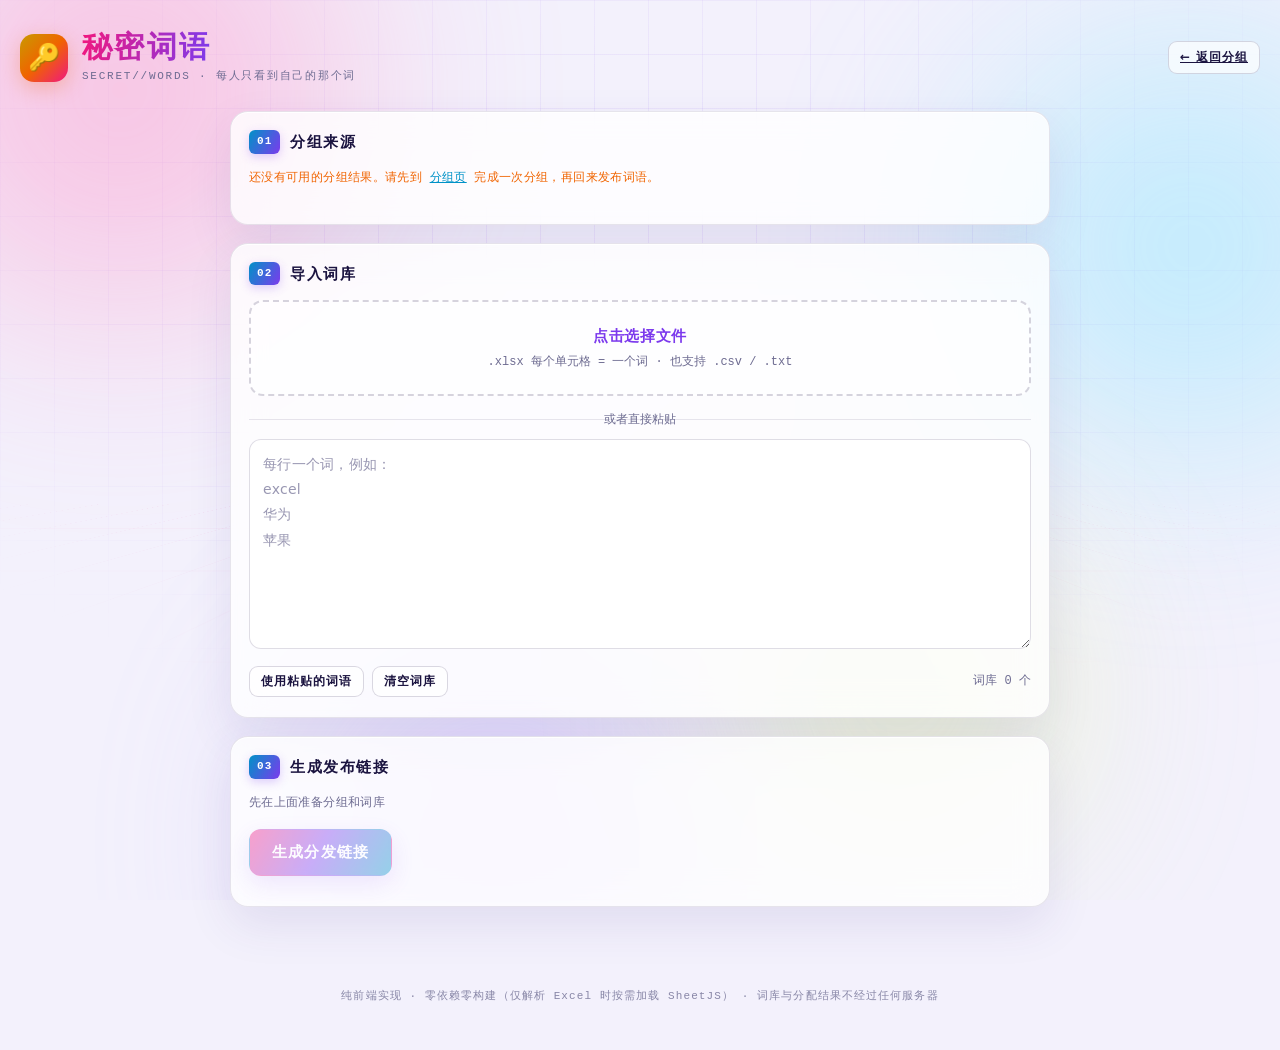
==== words.html @ af76b08c "feat: 新增秘密词语功能（按组分配词库 + 链接分发 + 姓名取词）" ====
<!DOCTYPE html>
<html lang="zh-CN">
<head>
<meta charset="UTF-8" />
<meta name="viewport" content="width=device-width, initial-scale=1.0, viewport-fit=cover" />
<title>秘密词语 · 每人只看到自己的词</title>
<meta name="description" content="在线秘密词语分配：导入词库，按组分配词语，发布一个链接，每个人打开链接输入姓名即可领取属于自己的那个词。" />
<meta name="theme-color" content="#f3f1fc" />
<meta name="robots" content="noindex" />
<link rel="icon" href="data:image/svg+xml,<svg xmlns='http://www.w3.org/2000/svg' viewBox='0 0 100 100'><text y='.9em' font-size='90'>🔑</text></svg>" />
<link rel="stylesheet" href="styles.css?v=7" />
</head>
<body>
<div class="bg-grid" aria-hidden="true"></div>
<div class="bg-orbs" aria-hidden="true">
  <span class="orb orb-1"></span>
  <span class="orb orb-2"></span>
  <span class="orb orb-3"></span>
  <span class="orb orb-4"></span>
</div>

<header class="site-header">
  <div class="brand">
    <span class="brand-logo brand-logo-key" aria-hidden="true">🔑</span>
    <div class="brand-text">
      <h1>秘密词语</h1>
      <p class="tagline">SECRET//WORDS · 每人只看到自己的那个词</p>
    </div>
  </div>
  <a class="btn btn-ghost btn-sm" href="index.html" id="backLink">← 返回分组</a>
</header>

<main class="layout words-layout">

  <!-- ========== 组织者视图 ========== -->
  <div class="words-view" id="organizerView">
    <div class="words-col">

      <section class="card" aria-labelledby="t-src">
        <h2 class="card-title" id="t-src"><span class="step">01</span>分组来源</h2>
        <div id="groupSource"></div>
      </section>

      <section class="card" aria-labelledby="t-words">
        <h2 class="card-title" id="t-words"><span class="step">02</span>导入词库</h2>

        <div class="file-drop" id="fileDrop">
          <input type="file" id="wordFile" accept=".xlsx,.xls,.csv,.txt" class="visually-hidden" />
          <span class="file-drop-main">点击选择文件</span>
          <span class="file-drop-sub">.xlsx 每个单元格 = 一个词 · 也支持 .csv / .txt</span>
        </div>

        <div class="or-line"><span>或者直接粘贴</span></div>

        <textarea id="wordText" rows="6" spellcheck="false" autocomplete="off"
          placeholder="每行一个词，例如：&#10;excel&#10;华为&#10;苹果"></textarea>

        <div class="input-actions">
          <button type="button" class="btn btn-ghost btn-sm" id="loadTextBtn">使用粘贴的词语</button>
          <button type="button" class="btn btn-ghost btn-sm" id="clearWordsBtn">清空词库</button>
          <span class="count-hint" id="wordCount">词库 0 个</span>
        </div>
      </section>

      <section class="card" aria-labelledby="t-pub">
        <h2 class="card-title" id="t-pub"><span class="step">03</span>生成发布链接</h2>
        <p class="setup-hint" id="publishHint">先在上面准备分组和词库</p>
        <button type="button" class="btn btn-primary btn-lg" id="publishBtn" disabled>生成分发链接</button>

        <div class="link-box" id="linkBox" hidden>
          <input type="text" id="publishLink" readonly aria-label="发布链接" />
          <button type="button" class="btn btn-ghost btn-sm" id="copyLinkBtn">复制</button>
        </div>
        <p class="sizes-total" id="linkSize"></p>

        <div class="assign-preview" id="assignPreview" hidden></div>
      </section>

    </div>
  </div>

  <!-- ========== 参与者视图 ========== -->
  <div class="words-view participant-view" id="participantView" hidden>
    <section class="card card-participant">
      <h2 class="card-title"><span class="step key-step" aria-hidden="true">🔑</span>领取你的词语</h2>
      <p class="p-intro">输入你的姓名，查看这个链接专属分配给你的那一个词。</p>

      <label class="field" for="pName">
        <span class="field-label">你的姓名</span>
        <span class="field-ctrl p-name-ctrl">
          <input type="text" id="pName" placeholder="名单里的姓名" autocomplete="off" spellcheck="false" />
        </span>
      </label>

      <button type="button" class="btn btn-primary btn-lg" id="pSubmit">查看我的词</button>
      <p class="setup-hint" id="pHint"></p>

      <div class="word-card" id="pResult" hidden>
        <div class="word-label">你的词语</div>
        <div class="word-text" id="pWord"></div>
        <div class="word-group" id="pGroup"></div>
        <p class="word-tip">记住它 —— 别让别人看到你的屏幕</p>
        <button type="button" class="btn btn-ghost btn-sm" id="pBackBtn">换个人查询</button>
      </div>
    </section>
  </div>

</main>

<footer class="site-footer">
  <p>纯前端实现 · 零依赖零构建（仅解析 Excel 时按需加载 SheetJS） · 词库与分配结果不经过任何服务器</p>
</footer>

<div class="toast" id="toast" role="status" aria-live="polite"></div>

<script src="words.js?v=7"></script>
</body>
</html>
---- styles.css ----
/* ============================================================
   分组 · GROUP//SPLIT
   多巴胺配色 × 赛博朋克 · 亮色版
   ============================================================ */

:root {
  --bg:        #f3f1fc;
  --bg-soft:   #eae7f8;
  --panel:     rgba(255, 255, 255, 0.80);
  --panel-2:   rgba(255, 255, 255, 0.94);
  --line:      rgba(30, 18, 70, 0.10);
  --txt:       #1b1440;
  --muted:     #6d6b91;

  /* 多巴胺霓虹色板（亮底可读版） */
  --pink:   #f0187f;
  --cyan:   #0092c7;
  --lime:   #7ea800;
  --orange: #f06400;
  --violet: #7c3aed;
  --yellow: #c99a00;
  --mint:   #00a870;
  --azure:  #2563eb;
  --fuchsia:#c026d3;

  /* 文字用的深色变体 */
  --lime-ink:  #4d7f00;
  --yellow-ink:#a57600;

  --radius: 18px;
  --mono: "SFMono-Regular", "JetBrains Mono", Consolas, "Liberation Mono", Menlo, monospace;
  --sans: "PingFang SC", "Hiragino Sans GB", "Microsoft YaHei", "Noto Sans SC", system-ui, -apple-system, "Segoe UI", sans-serif;
}

* { box-sizing: border-box; }

/* hidden 属性必须压过组件自身的 display */
[hidden] { display: none !important; }

/* 视觉隐藏但仍可被键盘/自动化访问（用于 file input） */
.visually-hidden {
  position: absolute;
  width: 1px;
  height: 1px;
  padding: 0;
  margin: -1px;
  overflow: hidden;
  clip: rect(0 0 0 0);
  white-space: nowrap;
  border: 0;
}

html, body { height: 100%; }

body {
  margin: 0;
  background: var(--bg);
  color: var(--txt);
  font-family: var(--sans);
  font-size: 15px;
  line-height: 1.6;
  overflow-x: hidden;
  -webkit-font-smoothing: antialiased;
}

/* ---------- 背景层 ---------- */
.bg-grid {
  position: fixed;
  inset: 0;
  z-index: 0;
  pointer-events: none;
  background-image:
    linear-gradient(rgba(124, 58, 237, 0.08) 1px, transparent 1px),
    linear-gradient(90deg, rgba(124, 58, 237, 0.08) 1px, transparent 1px);
  background-size: 54px 54px;
  -webkit-mask-image: radial-gradient(ellipse 90% 70% at 50% 28%, #000 20%, transparent 78%);
          mask-image: radial-gradient(ellipse 90% 70% at 50% 28%, #000 20%, transparent 78%);
  animation: gridPan 30s linear infinite;
}

.bg-grid::after {
  content: "";
  position: absolute;
  left: -25%;
  right: -25%;
  bottom: -18vh;
  height: 62vh;
  background-image:
    linear-gradient(rgba(240, 24, 127, 0.16) 1px, transparent 1px),
    linear-gradient(90deg, rgba(240, 24, 127, 0.16) 1px, transparent 1px);
  background-size: 70px 70px;
  transform: perspective(320px) rotateX(74deg);
  transform-origin: top center;
  -webkit-mask-image: linear-gradient(to bottom, #000, transparent 78%);
          mask-image: linear-gradient(to bottom, #000, transparent 78%);
}

.bg-orbs { position: fixed; inset: 0; z-index: 0; pointer-events: none; overflow: hidden; }
.orb {
  position: absolute;
  border-radius: 50%;
  filter: blur(110px);
  opacity: 0.42;
}
.orb-1 { width: 460px; height: 460px; background: #ff8ac4; top: -140px; left: -110px; animation: drift1 22s ease-in-out infinite; }
.orb-2 { width: 420px; height: 420px; background: #7fe4ff; top: 4%;    right: -120px; animation: drift2 26s ease-in-out infinite; }
.orb-3 { width: 380px; height: 380px; background: #c3b1ff; bottom: -130px; left: 24%; animation: drift3 30s ease-in-out infinite; }
.orb-4 { width: 300px; height: 300px; background: #d9f58a; bottom: 6%;   right: 18%;  animation: drift1 34s ease-in-out infinite reverse; }

@keyframes gridPan   { from { background-position: 0 0, 0 0; } to { background-position: 54px 54px, 54px 54px; } }
@keyframes drift1 { 0%,100% { transform: translate(0,0) scale(1); } 50% { transform: translate(70px, 50px) scale(1.12); } }
@keyframes drift2 { 0%,100% { transform: translate(0,0) scale(1.1); } 50% { transform: translate(-80px, 60px) scale(.92); } }
@keyframes drift3 { 0%,100% { transform: translate(0,0); } 50% { transform: translate(60px, -70px); } }

/* ---------- 页头 ---------- */
.site-header {
  position: relative;
  z-index: 2;
  display: flex;
  align-items: center;
  justify-content: space-between;
  gap: 16px;
  flex-wrap: wrap;
  max-width: 1320px;
  margin: 0 auto;
  padding: 30px 20px 8px;
}

.brand { display: flex; align-items: center; gap: 14px; }

.brand-logo {
  display: grid;
  place-items: center;
  width: 48px;
  height: 48px;
  font-size: 26px;
  border-radius: 14px;
  background: linear-gradient(135deg, var(--pink), var(--violet) 50%, var(--cyan));
  color: #fff;
  box-shadow: 0 6px 20px rgba(240, 24, 127, 0.28);
}

.brand-text h1 {
  margin: 0;
  font-size: 30px;
  font-weight: 800;
  letter-spacing: .08em;
  line-height: 1.15;
  background: linear-gradient(96deg, var(--pink) 0%, var(--violet) 48%, var(--cyan) 100%);
  -webkit-background-clip: text;
          background-clip: text;
  color: transparent;
}

.tagline {
  margin: 3px 0 0;
  font-family: var(--mono);
  font-size: 11px;
  letter-spacing: .16em;
  color: var(--muted);
  text-transform: uppercase;
}

.badge-local {
  font-family: var(--mono);
  font-size: 11px;
  letter-spacing: .1em;
  padding: 7px 13px;
  border-radius: 999px;
  color: var(--lime-ink);
  border: 1px solid rgba(126, 168, 0, .35);
  background: rgba(126, 168, 0, .10);
}

.header-tools { display: flex; align-items: center; gap: 10px; flex-wrap: wrap; }

/* ---------- 布局 ---------- */
.layout {
  position: relative;
  z-index: 2;
  display: grid;
  grid-template-columns: minmax(320px, 400px) 1fr;
  gap: 18px;
  max-width: 1320px;
  margin: 0 auto;
  padding: 18px 20px 70px;
  align-items: start;
}

.col { display: flex; flex-direction: column; gap: 18px; min-width: 0; }

@media (min-width: 901px) {
  .col-left { position: sticky; top: 18px; }
}

@media (max-width: 900px) {
  .layout { grid-template-columns: 1fr; padding: 14px 14px 60px; }
}

/* ---------- 卡片 ---------- */
.card {
  position: relative;
  padding: 18px 18px 20px;
  border: 1px solid var(--line);
  border-radius: var(--radius);
  background: var(--panel);
  backdrop-filter: blur(16px);
  -webkit-backdrop-filter: blur(16px);
  box-shadow: 0 18px 46px rgba(70, 50, 140, .10), inset 0 1px 0 rgba(255, 255, 255, .9);
  background-image:
    linear-gradient(var(--cyan), var(--cyan)) left  top    / 16px 1px no-repeat,
    linear-gradient(var(--cyan), var(--cyan)) left  top    / 1px 16px no-repeat,
    linear-gradient(var(--pink), var(--pink)) right top    / 16px 1px no-repeat,
    linear-gradient(var(--pink), var(--pink)) right top    / 1px 16px no-repeat,
    linear-gradient(var(--pink), var(--pink)) left  bottom / 16px 1px no-repeat,
    linear-gradient(var(--pink), var(--pink)) left  bottom / 1px 16px no-repeat,
    linear-gradient(var(--cyan), var(--cyan)) right bottom / 16px 1px no-repeat,
    linear-gradient(var(--cyan), var(--cyan)) right bottom / 1px 16px no-repeat;
}

.card-title {
  display: flex;
  align-items: center;
  gap: 10px;
  margin: 0 0 14px;
  font-size: 15px;
  font-weight: 700;
  letter-spacing: .1em;
}

.step {
  font-family: var(--mono);
  font-size: 11px;
  letter-spacing: .1em;
  padding: 3px 8px;
  border-radius: 6px;
  color: #fff;
  background: linear-gradient(120deg, var(--cyan), var(--violet));
  box-shadow: 0 3px 10px rgba(124, 58, 237, .25);
}

.title-tools { margin-left: auto; display: flex; gap: 8px; }

/* ---------- 输入 ---------- */
textarea, input[type="number"], input[type="text"] {
  width: 100%;
  font-family: var(--sans);
  font-size: 14px;
  color: var(--txt);
  background: #fff;
  border: 1px solid rgba(30, 18, 70, .14);
  border-radius: 12px;
  padding: 12px 13px;
  outline: none;
  transition: border-color .18s, box-shadow .18s;
  resize: vertical;
}

textarea { min-height: 210px; line-height: 1.8; letter-spacing: .02em; }
textarea::placeholder, input::placeholder { color: rgba(109, 107, 145, .7); }

textarea:focus, input[type="number"]:focus, input[type="text"]:focus {
  border-color: var(--cyan);
  box-shadow: 0 0 0 3px rgba(0, 146, 199, .13), 0 0 18px rgba(0, 146, 199, .14);
}

.input-actions {
  display: flex;
  align-items: center;
  gap: 8px;
  flex-wrap: wrap;
  margin-top: 10px;
}

.count-hint {
  margin-left: auto;
  font-family: var(--mono);
  font-size: 12px;
  color: var(--muted);
}
.count-hint b { color: var(--lime-ink); font-weight: 700; }
.count-hint .warn { color: var(--orange); }

/* ---------- 按钮 ---------- */
.btn {
  font-family: var(--sans);
  font-size: 13px;
  font-weight: 700;
  letter-spacing: .08em;
  padding: 10px 16px;
  border-radius: 12px;
  border: 1px solid transparent;
  cursor: pointer;
  transition: transform .16s, box-shadow .2s, border-color .2s, background .2s, opacity .2s;
}
.btn:active { transform: translateY(1px) scale(.99); }
.btn:disabled { opacity: .4; cursor: not-allowed; transform: none; }
.btn-sm { font-size: 12px; padding: 6px 11px; border-radius: 9px; }

.btn-primary {
  color: #fff;
  background: linear-gradient(120deg, var(--pink), var(--violet) 48%, var(--cyan));
  box-shadow: 0 8px 24px rgba(124, 58, 237, .28);
}
.btn-primary:hover:not(:disabled) {
  transform: translateY(-2px);
  box-shadow: 0 12px 34px rgba(240, 24, 127, .32);
}

.btn-ghost {
  color: var(--txt);
  background: rgba(255, 255, 255, .7);
  border-color: rgba(30, 18, 70, .16);
}
.btn-ghost:hover:not(:disabled) {
  border-color: var(--cyan);
  color: var(--cyan);
  background: rgba(0, 146, 199, .08);
  box-shadow: 0 4px 16px rgba(0, 146, 199, .18);
}

.btn-lg { padding: 13px 22px; font-size: 15px; }

/* ---------- 每组人数 ---------- */
.field {
  display: flex;
  align-items: center;
  justify-content: space-between;
  gap: 12px;
  padding: 12px 14px;
  border-radius: 14px;
  border: 1px solid rgba(30, 18, 70, .10);
  background: linear-gradient(120deg, rgba(240, 24, 127, .08), rgba(0, 146, 199, .07));
}

.field-label { font-weight: 700; letter-spacing: .06em; }

.field-ctrl { display: flex; align-items: center; gap: 8px; }

.field-ctrl input[type="number"] {
  width: 84px;
  text-align: center;
  font-family: var(--mono);
  font-size: 20px;
  font-weight: 700;
  color: var(--violet);
  padding: 6px 4px;
}

.step-btn {
  width: 34px;
  height: 34px;
  font-size: 18px;
  font-weight: 700;
  line-height: 1;
  color: var(--txt);
  background: #fff;
  border: 1px solid rgba(30, 18, 70, .16);
  border-radius: 10px;
  cursor: pointer;
  transition: .18s;
}
.step-btn:hover { color: #fff; background: var(--cyan); border-color: var(--cyan); box-shadow: 0 4px 14px rgba(0, 146, 199, .3); }

.setup-hint {
  margin: 12px 0 14px;
  font-family: var(--mono);
  font-size: 12px;
  color: var(--muted);
  letter-spacing: .03em;
  line-height: 1.8;
}
.setup-hint b { color: var(--lime-ink); }
.setup-hint .hl { color: var(--yellow-ink); }

.setup-actions { display: flex; gap: 10px; }
.setup-actions .btn-primary { flex: 1; }

.kbd-hint { margin: 10px 0 0; font-size: 12px; color: var(--muted); }
kbd {
  font-family: var(--mono);
  font-size: 11px;
  padding: 2px 6px;
  border-radius: 5px;
  border: 1px solid rgba(30, 18, 70, .18);
  background: rgba(30, 18, 70, .05);
}

/* ---------- 模式切换 ---------- */
.mode-switch {
  display: grid;
  grid-template-columns: 1fr 1fr;
  gap: 4px;
  padding: 4px;
  margin-bottom: 14px;
  border-radius: 14px;
  background: rgba(30, 18, 70, .06);
  border: 1px solid rgba(30, 18, 70, .08);
}

.mode-btn {
  border: none;
  background: transparent;
  color: var(--muted);
  font-family: var(--sans);
  font-size: 13px;
  font-weight: 700;
  letter-spacing: .04em;
  padding: 9px 8px;
  border-radius: 10px;
  cursor: pointer;
  transition: .18s;
}
.mode-btn:hover { color: var(--txt); }
.mode-btn.is-active {
  color: #fff;
  background: linear-gradient(120deg, var(--pink), var(--violet));
  box-shadow: 0 4px 14px rgba(124, 58, 237, .28);
}

.mode-panel { animation: fadeIn .25s ease; }
@keyframes fadeIn { from { opacity: 0; transform: translateY(-5px); } to { opacity: 1; transform: none; } }

/* ---------- 自定义每组人数 ---------- */
.sizes-box {
  margin-top: 12px;
  padding: 12px 13px;
  border-radius: 14px;
  border: 1px solid rgba(30, 18, 70, .10);
  background: linear-gradient(120deg, rgba(240, 24, 127, .07), rgba(0, 146, 199, .06));
}

.sizes-head {
  display: flex;
  align-items: center;
  justify-content: space-between;
  gap: 10px;
  margin-bottom: 10px;
}

.sizes-title { font-weight: 700; letter-spacing: .06em; font-size: 14px; }

.sizes-list {
  display: flex;
  flex-direction: column;
  gap: 7px;
  max-height: 208px;
  overflow-y: auto;
  padding-right: 2px;
}

.size-row { display: flex; align-items: center; gap: 9px; }

.size-dot { width: 8px; height: 8px; border-radius: 50%; flex: none; }

.size-row-label {
  flex: 1;
  min-width: 0;
  font-family: var(--mono);
  font-size: 12px;
  color: var(--muted);
}

.size-row input[type="number"] {
  width: 72px;
  text-align: center;
  font-family: var(--mono);
  font-size: 15px;
  font-weight: 700;
  color: var(--violet);
  padding: 5px 4px;
}

.sizes-total {
  margin: 10px 0 0;
  font-family: var(--mono);
  font-size: 12px;
  color: var(--muted);
}
.sizes-total.ok { color: var(--lime-ink); }
.sizes-total.warn { color: var(--orange); }

/* ---------- 分组结果 ---------- */
.result-flag {
  display: inline-block;
  margin: 0 0 12px;
  font-family: var(--mono);
  font-size: 11px;
  letter-spacing: .1em;
  padding: 4px 10px;
  border-radius: 999px;
  color: var(--orange);
  border: 1px solid rgba(240, 100, 0, .38);
  background: rgba(240, 100, 0, .10);
}

.groups {
  display: grid;
  grid-template-columns: repeat(auto-fill, minmax(232px, 1fr));
  gap: 13px;
}

.group {
  --c: var(--pink);
  position: relative;
  padding: 13px 13px 15px;
  border-radius: 16px;
  border: 1px solid color-mix(in srgb, var(--c) 42%, transparent);
  background: linear-gradient(180deg, color-mix(in srgb, var(--c) 11%, #fff), rgba(255, 255, 255, .96) 58%);
  box-shadow: 0 8px 22px color-mix(in srgb, var(--c) 13%, transparent);
  transition: box-shadow .2s, transform .2s, border-color .2s;
  animation: cardIn .42s cubic-bezier(.2, .9, .3, 1.2) backwards;
}

.group:hover {
  transform: translateY(-3px);
  box-shadow: 0 14px 32px color-mix(in srgb, var(--c) 24%, transparent);
}

@keyframes cardIn { from { opacity: 0; transform: translateY(14px) scale(.97); } to { opacity: 1; transform: none; } }

.group.drop-active {
  border-color: var(--lime);
  box-shadow: 0 0 0 3px rgba(126, 168, 0, .22), 0 12px 28px rgba(126, 168, 0, .22);
}

.group-head {
  display: flex;
  align-items: center;
  gap: 8px;
  padding-bottom: 10px;
  margin-bottom: 11px;
  border-bottom: 1px dashed color-mix(in srgb, var(--c) 38%, transparent);
}

.group-dot {
  width: 9px;
  height: 9px;
  border-radius: 50%;
  background: var(--c);
  flex: none;
}

.group-name {
  flex: 1;
  min-width: 0;
  padding: 3px 6px !important;
  font-size: 13px !important;
  font-weight: 700;
  letter-spacing: .04em;
  background: transparent !important;
  border-color: transparent !important;
  border-radius: 7px !important;
  color: var(--c) !important;
  box-shadow: none !important;
}
.group-name:hover { border-color: color-mix(in srgb, var(--c) 40%, transparent) !important; }

.group-count {
  font-family: var(--mono);
  font-size: 11px;
  color: var(--muted);
  white-space: nowrap;
}

.group-ops { display: flex; gap: 5px; margin-top: 11px; }

.icon-btn {
  width: 26px;
  height: 26px;
  display: grid;
  place-items: center;
  font-size: 13px;
  line-height: 1;
  color: var(--muted);
  background: rgba(255, 255, 255, .8);
  border: 1px solid rgba(30, 18, 70, .14);
  border-radius: 8px;
  cursor: pointer;
  transition: .16s;
}
.icon-btn:hover { color: #fff; background: var(--c); border-color: var(--c); }

.chips { display: flex; flex-wrap: wrap; gap: 7px; min-height: 34px; }

.chip {
  display: inline-flex;
  align-items: center;
  gap: 5px;
  padding: 5px 9px 5px 11px;
  font-size: 13px;
  border-radius: 999px;
  color: var(--txt);
  background: #fff;
  border: 1px solid color-mix(in srgb, var(--c) 48%, transparent);
  box-shadow: 0 2px 8px color-mix(in srgb, var(--c) 12%, transparent);
  cursor: grab;
  transition: transform .15s, box-shadow .2s, border-color .2s;
  user-select: none;
}
.chip:hover { transform: translateY(-2px); box-shadow: 0 5px 14px color-mix(in srgb, var(--c) 22%, transparent); }
.chip.dragging { opacity: .35; cursor: grabbing; }

.chip-act {
  width: 18px;
  height: 18px;
  display: grid;
  place-items: center;
  font-size: 11px;
  line-height: 1;
  color: var(--muted);
  background: transparent;
  border: none;
  border-radius: 50%;
  cursor: pointer;
  transition: .14s;
}
.chip-act:hover { color: #fff; background: var(--c); }
.chip-act.move:hover { background: var(--cyan); }

.group-empty { font-size: 12px; color: rgba(109, 107, 145, .75); padding: 4px 2px; }

/* 未分组池 */
.group.pool {
  --c: var(--yellow);
  border-style: dashed;
  background: linear-gradient(180deg, rgba(201, 154, 0, .10), rgba(255, 255, 255, .96));
}

/* ---------- 空状态 ---------- */
.result-empty, .history-empty {
  margin: 6px 0 0;
  font-family: var(--mono);
  font-size: 12px;
  color: rgba(109, 107, 145, .8);
}

/* ---------- 历史 ---------- */
.history { list-style: none; margin: 0; padding: 0; display: flex; flex-direction: column; gap: 9px; }

.history-item {
  display: flex;
  align-items: center;
  gap: 12px;
  padding: 10px 12px;
  border-radius: 12px;
  border: 1px solid rgba(30, 18, 70, .10);
  background: rgba(255, 255, 255, .75);
  transition: border-color .18s, background .18s;
}
.history-item:hover { border-color: rgba(0, 146, 199, .45); background: rgba(0, 146, 199, .06); }

.history-meta { min-width: 0; flex: 1; }
.history-time { font-family: var(--mono); font-size: 12px; color: var(--cyan); letter-spacing: .04em; }
.history-desc { font-size: 12px; color: var(--muted); margin-top: 2px; }
.history-desc b { color: var(--lime-ink); font-weight: 700; }

/* ---------- 移动弹层 ---------- */
.move-pop {
  position: fixed;
  z-index: 30;
  min-width: 150px;
  padding: 6px;
  border-radius: 12px;
  border: 1px solid rgba(0, 146, 199, .4);
  background: rgba(255, 255, 255, .98);
  box-shadow: 0 18px 44px rgba(70, 50, 140, .18), 0 4px 16px rgba(0, 146, 199, .14);
  backdrop-filter: blur(10px);
}
.move-pop-title {
  font-family: var(--mono);
  font-size: 10px;
  letter-spacing: .12em;
  color: var(--muted);
  padding: 5px 9px 6px;
  text-transform: uppercase;
}
.move-opt {
  display: flex;
  align-items: center;
  gap: 8px;
  width: 100%;
  padding: 7px 9px;
  font-size: 13px;
  text-align: left;
  color: var(--txt);
  background: transparent;
  border: none;
  border-radius: 8px;
  cursor: pointer;
  transition: .14s;
}
.move-opt:hover { background: rgba(0, 146, 199, .12); }
.move-opt .dot { width: 8px; height: 8px; border-radius: 50%; flex: none; }

/* ---------- Toast ---------- */
.toast {
  position: fixed;
  left: 50%;
  bottom: 28px;
  transform: translate(-50%, 24px);
  z-index: 40;
  padding: 11px 20px;
  font-size: 13px;
  font-weight: 600;
  letter-spacing: .05em;
  border-radius: 999px;
  color: #fff;
  background: linear-gradient(120deg, var(--pink), var(--violet));
  box-shadow: 0 10px 30px rgba(124, 58, 237, .32);
  opacity: 0;
  pointer-events: none;
  transition: opacity .25s, transform .25s;
}
.toast.show { opacity: 1; transform: translate(-50%, 0); }

/* ---------- 页脚 ---------- */
.site-footer {
  position: relative;
  z-index: 2;
  text-align: center;
  padding: 0 20px 34px;
  font-family: var(--mono);
  font-size: 11px;
  letter-spacing: .1em;
  color: rgba(109, 107, 145, .8);
}

/* ============================================================
   秘密词语页
   ============================================================ */
.words-layout {
  grid-template-columns: minmax(0, 1fr);
  max-width: 860px;
}

.words-col { display: flex; flex-direction: column; gap: 18px; }

.words-view { display: block; }

.brand-logo-key {
  background: linear-gradient(135deg, var(--yellow), var(--orange) 50%, var(--pink));
  box-shadow: 0 6px 20px rgba(240, 100, 0, .28);
}

.key-step {
  background: linear-gradient(120deg, var(--yellow), var(--orange));
  color: #fff;
  box-shadow: 0 3px 10px rgba(240, 100, 0, .3);
}

.warn-text { color: var(--orange); }
.setup-hint a { color: var(--cyan); }

/* 分组来源 */
.src-line {
  margin: 0 0 10px;
  font-family: var(--mono);
  font-size: 12.5px;
  color: var(--muted);
}
.src-line b { color: var(--lime-ink); }

.src-groups { list-style: none; margin: 0; padding: 0; display: flex; flex-direction: column; gap: 6px; }
.src-groups li {
  display: flex;
  align-items: center;
  gap: 9px;
  padding: 7px 11px;
  border-radius: 10px;
  background: rgba(255, 255, 255, .7);
  border: 1px solid rgba(30, 18, 70, .08);
}
.src-dot { width: 9px; height: 9px; border-radius: 50%; flex: none; }
.src-name { flex: 1; font-size: 13.5px; font-weight: 600; }
.src-count { font-family: var(--mono); font-size: 12px; color: var(--muted); }

/* 文件导入 */
.file-drop {
  display: flex;
  flex-direction: column;
  align-items: center;
  gap: 5px;
  padding: 22px 16px;
  border-radius: 14px;
  border: 2px dashed rgba(30, 18, 70, .18);
  background: rgba(255, 255, 255, .6);
  cursor: pointer;
  text-align: center;
  transition: border-color .2s, background .2s, transform .2s;
}
.file-drop:hover {
  border-color: var(--violet);
  background: rgba(124, 58, 237, .06);
  transform: translateY(-2px);
}
.file-drop-main { font-weight: 700; color: var(--violet); letter-spacing: .04em; }
.file-drop-sub { font-size: 12px; color: var(--muted); font-family: var(--mono); }

.or-line {
  position: relative;
  text-align: center;
  margin: 14px 0 10px;
  color: var(--muted);
  font-size: 12px;
}
.or-line::before {
  content: "";
  position: absolute;
  left: 0;
  right: 0;
  top: 50%;
  height: 1px;
  background: rgba(30, 18, 70, .10);
}
.or-line span { position: relative; background: transparent; padding: 0 10px; }

/* 链接框 */
.link-box {
  display: flex;
  align-items: center;
  gap: 8px;
  margin-top: 12px;
}
.link-box input {
  font-family: var(--mono);
  font-size: 12px;
  color: var(--cyan);
  background: #fff;
}

/* 分配预览 */
.assign-preview { margin-top: 16px; }
.preview-title { margin: 0 0 10px; font-size: 13px; letter-spacing: .08em; color: var(--muted); font-weight: 700; }
.preview-grid { display: grid; grid-template-columns: repeat(auto-fill, minmax(200px, 1fr)); gap: 10px; }
.preview-group {
  --c: var(--pink);
  padding: 11px 12px;
  border-radius: 13px;
  border: 1px solid color-mix(in srgb, var(--c) 35%, transparent);
  background: linear-gradient(180deg, color-mix(in srgb, var(--c) 9%, #fff), rgba(255, 255, 255, .9));
}
.preview-head {
  display: flex;
  align-items: center;
  gap: 8px;
  font-weight: 700;
  font-size: 13px;
  color: var(--c);
  padding-bottom: 7px;
  margin-bottom: 7px;
  border-bottom: 1px dashed color-mix(in srgb, var(--c) 30%, transparent);
}
.preview-list { list-style: none; margin: 0; padding: 0; display: flex; flex-direction: column; gap: 5px; }
.preview-list li { display: flex; align-items: center; gap: 7px; font-size: 12.5px; }
.pv-name { color: var(--muted); }
.pv-arrow { color: rgba(109, 107, 145, .6); }
.pv-word { font-weight: 700; color: var(--c); }

/* 参与者视图 */
.participant-view { display: grid; place-items: center; }
.card-participant { width: min(520px, 100%); }
.p-intro { margin: 0 0 14px; font-size: 13.5px; color: var(--muted); }
.p-name-ctrl { flex: 1; }
.p-name-ctrl input[type="text"] { width: 100%; font-size: 15px; }

.word-card {
  margin-top: 16px;
  padding: 26px 20px 22px;
  border-radius: 18px;
  text-align: center;
  border: 1px solid rgba(240, 24, 127, .28);
  background:
    linear-gradient(160deg, rgba(240, 24, 127, .12), rgba(0, 146, 199, .10)),
    rgba(255, 255, 255, .9);
  box-shadow: 0 14px 40px rgba(124, 58, 237, .16);
  animation: popIn .38s cubic-bezier(.2, .9, .3, 1.25);
}
@keyframes popIn { from { opacity: 0; transform: scale(.94) translateY(10px); } to { opacity: 1; transform: none; } }

.word-label {
  font-family: var(--mono);
  font-size: 11px;
  letter-spacing: .2em;
  color: var(--muted);
  text-transform: uppercase;
}

.word-text {
  margin: 10px 0 8px;
  font-size: 40px;
  font-weight: 800;
  letter-spacing: .06em;
  line-height: 1.2;
  background: linear-gradient(96deg, var(--pink), var(--violet) 50%, var(--cyan));
  -webkit-background-clip: text;
          background-clip: text;
  color: transparent;
  word-break: break-all;
}

.word-group {
  font-family: var(--mono);
  font-size: 12.5px;
  color: var(--muted);
}

.word-tip {
  margin: 14px 0 12px;
  font-size: 12.5px;
  color: var(--orange);
  font-weight: 600;
}

/* ---------- 响应式 ---------- */
@media (max-width: 560px) {
  .site-header { padding: 20px 14px 4px; }
  .brand-text h1 { font-size: 24px; }
  .tagline { font-size: 10px; }
  .card { padding: 15px 14px 17px; }
  .groups { grid-template-columns: 1fr; }
  .setup-actions { flex-direction: column; }
  .title-tools { gap: 6px; }
}

@media (prefers-reduced-motion: reduce) {
  *, *::before, *::after {
    animation-duration: .001ms !important;
    animation-iteration-count: 1 !important;
    transition-duration: .001ms !important;
  }
}
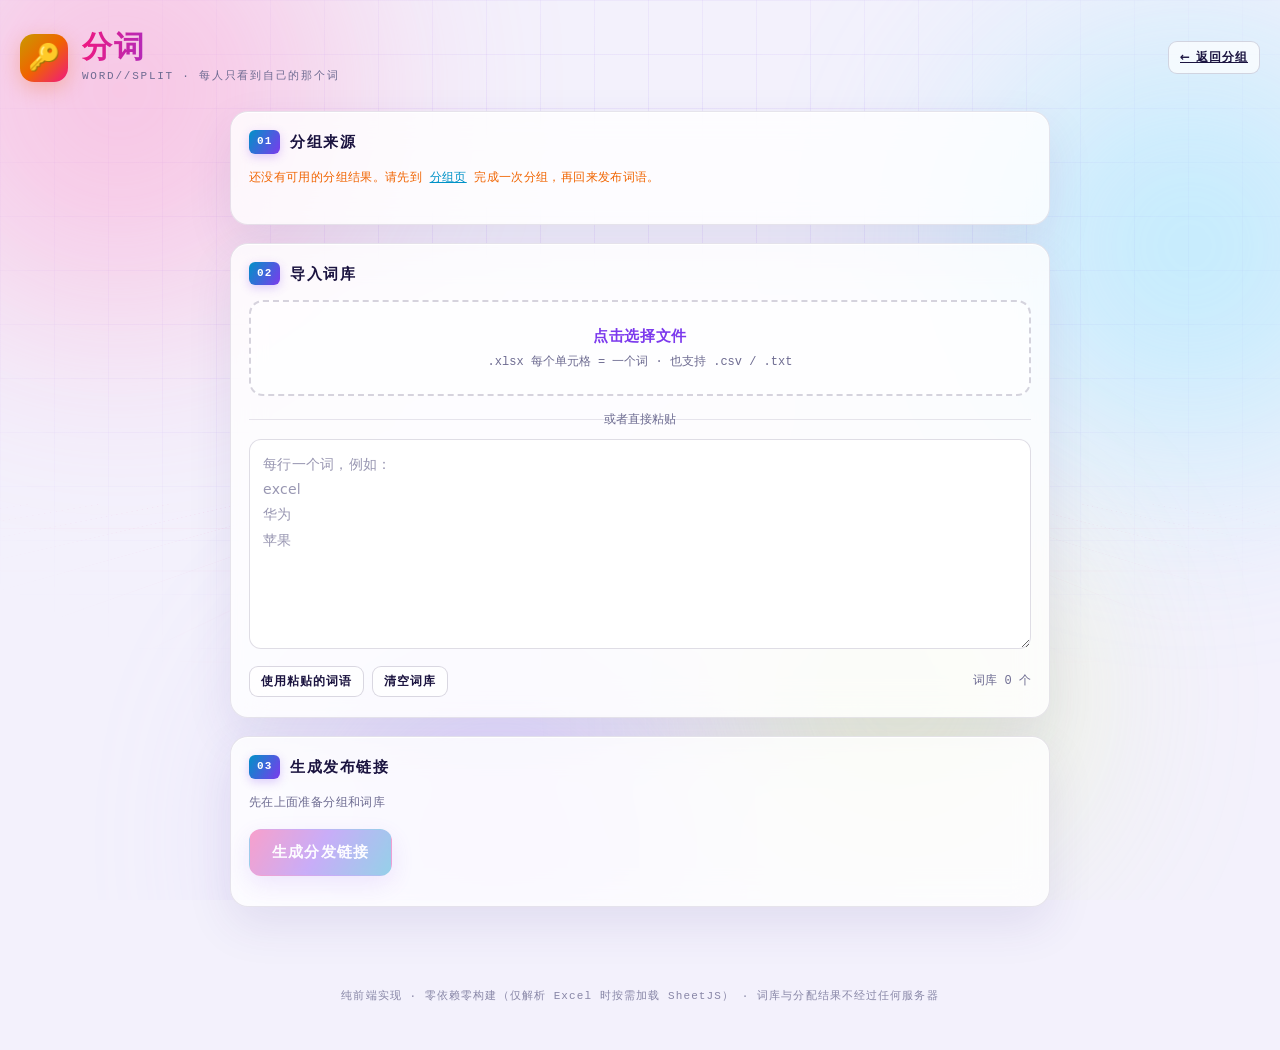
==== commit 6127d478: "rename: 板块名「秘密词语」改为「分词」" ====
--- a/words.html
+++ b/words.html
@@ -3,12 +3,12 @@
 <head>
 <meta charset="UTF-8" />
 <meta name="viewport" content="width=device-width, initial-scale=1.0, viewport-fit=cover" />
-<title>秘密词语 · 每人只看到自己的词</title>
-<meta name="description" content="在线秘密词语分配：导入词库，按组分配词语，发布一个链接，每个人打开链接输入姓名即可领取属于自己的那个词。" />
+<title>分词 · 每人只看到自己的词</title>
+<meta name="description" content="在线分词分配：导入词库，按组分配词语，发布一个链接，每个人打开链接输入姓名即可领取属于自己的那个词。" />
 <meta name="theme-color" content="#f3f1fc" />
 <meta name="robots" content="noindex" />
 <link rel="icon" href="data:image/svg+xml,<svg xmlns='http://www.w3.org/2000/svg' viewBox='0 0 100 100'><text y='.9em' font-size='90'>🔑</text></svg>" />
-<link rel="stylesheet" href="styles.css?v=7" />
+<link rel="stylesheet" href="styles.css?v=8" />
 </head>
 <body>
 <div class="bg-grid" aria-hidden="true"></div>
@@ -23,8 +23,8 @@
   <div class="brand">
     <span class="brand-logo brand-logo-key" aria-hidden="true">🔑</span>
     <div class="brand-text">
-      <h1>秘密词语</h1>
-      <p class="tagline">SECRET//WORDS · 每人只看到自己的那个词</p>
+      <h1>分词</h1>
+      <p class="tagline">WORD//SPLIT · 每人只看到自己的那个词</p>
     </div>
   </div>
   <a class="btn btn-ghost btn-sm" href="index.html" id="backLink">← 返回分组</a>
@@ -113,6 +113,6 @@
 
 <div class="toast" id="toast" role="status" aria-live="polite"></div>
 
-<script src="words.js?v=7"></script>
+<script src="words.js?v=8"></script>
 </body>
 </html>
--- a/styles.css
+++ b/styles.css
@@ -727,7 +727,7 @@
 }
 
 /* ============================================================
-   秘密词语页
+   分词页
    ============================================================ */
 .words-layout {
   grid-template-columns: minmax(0, 1fr);
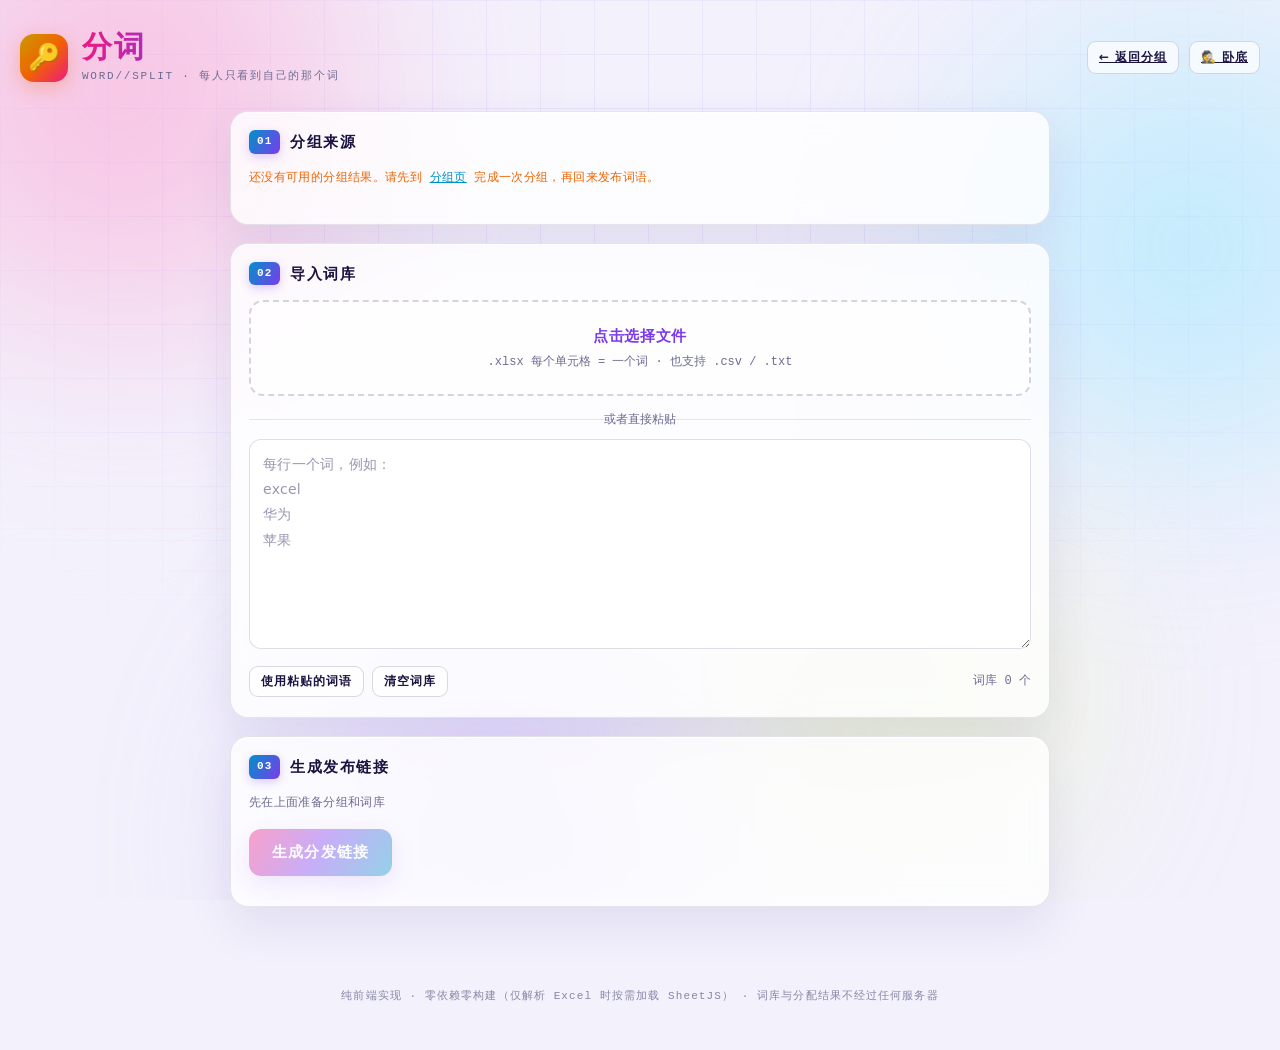
==== commit 8ef11f38: "feat: 新增「卧底」板块（每组词表 + 按档发牌 + 空白牌）" ====
--- a/words.html
+++ b/words.html
@@ -8,7 +8,7 @@
 <meta name="theme-color" content="#f3f1fc" />
 <meta name="robots" content="noindex" />
 <link rel="icon" href="data:image/svg+xml,<svg xmlns='http://www.w3.org/2000/svg' viewBox='0 0 100 100'><text y='.9em' font-size='90'>🔑</text></svg>" />
-<link rel="stylesheet" href="styles.css?v=8" />
+<link rel="stylesheet" href="styles.css?v=9" />
 </head>
 <body>
 <div class="bg-grid" aria-hidden="true"></div>
@@ -27,7 +27,10 @@
       <p class="tagline">WORD//SPLIT · 每人只看到自己的那个词</p>
     </div>
   </div>
-  <a class="btn btn-ghost btn-sm" href="index.html" id="backLink">← 返回分组</a>
+  <div class="header-tools">
+    <a class="btn btn-ghost btn-sm" href="index.html" id="backLink">← 返回分组</a>
+    <a class="btn btn-ghost btn-sm" href="undercover.html">🕵️ 卧底</a>
+  </div>
 </header>
 
 <main class="layout words-layout">
@@ -113,6 +116,7 @@
 
 <div class="toast" id="toast" role="status" aria-live="polite"></div>
 
-<script src="words.js?v=8"></script>
+<script src="payload.js?v=9"></script>
+<script src="words.js?v=9"></script>
 </body>
 </html>
--- a/styles.css
+++ b/styles.css
@@ -912,6 +912,121 @@
   font-weight: 600;
 }
 
+/* ============================================================
+   卧底页 · UNDER//COVER
+   ============================================================ */
+.brand-logo-spy {
+  background: linear-gradient(135deg, var(--violet), var(--fuchsia) 55%, var(--pink));
+  box-shadow: 0 6px 20px rgba(124, 58, 237, .3);
+}
+
+.spy-step {
+  background: linear-gradient(120deg, var(--violet), var(--fuchsia));
+  color: #fff;
+  box-shadow: 0 3px 10px rgba(124, 58, 237, .3);
+}
+
+/* 每组卧底词表 */
+.slot-card {
+  padding: 12px 13px 11px;
+  border-radius: 14px;
+  border: 1px solid var(--line);
+  background: rgba(255, 255, 255, .72);
+  margin-bottom: 10px;
+}
+.slot-card.is-bad {
+  border-color: rgba(240, 100, 0, .38);
+  background: rgba(255, 245, 236, .8);
+}
+
+.slot-head { display: flex; align-items: center; gap: 9px; margin-bottom: 9px; }
+.slot-total {
+  margin-left: auto;
+  font-family: var(--mono);
+  font-size: 11.5px;
+  padding: 3px 9px;
+  border-radius: 999px;
+  white-space: nowrap;
+}
+.slot-total.is-ok { color: var(--lime-ink); background: rgba(126, 168, 0, .13); }
+.slot-total.is-bad { color: var(--orange); background: rgba(240, 100, 0, .13); }
+
+.slot-cols,
+.slot-row {
+  display: grid;
+  grid-template-columns: minmax(0, 1fr) 74px 30px;
+  gap: 8px;
+  align-items: center;
+}
+.slot-cols {
+  font-family: var(--mono);
+  font-size: 10.5px;
+  letter-spacing: .12em;
+  color: var(--muted);
+  padding: 0 2px 5px;
+}
+.slot-rows { display: flex; flex-direction: column; gap: 7px; }
+
+.slot-word,
+.slot-count {
+  width: 100%;
+  padding: 9px 11px;
+  border-radius: 10px;
+  border: 1px solid var(--line);
+  background: #fff;
+  font-size: 14px;
+  color: var(--txt);
+  font-family: var(--sans);
+}
+.slot-word::placeholder { color: rgba(109, 107, 145, .58); font-size: 12.5px; }
+.slot-count { font-family: var(--mono); font-size: 13.5px; text-align: center; }
+.slot-word:focus,
+.slot-count:focus {
+  outline: none;
+  border-color: var(--violet);
+  box-shadow: 0 0 0 3px rgba(124, 58, 237, .13);
+}
+
+.slot-del {
+  width: 30px;
+  height: 30px;
+  border-radius: 9px;
+  border: 1px solid var(--line);
+  background: #fff;
+  color: var(--muted);
+  font-size: 13px;
+  cursor: pointer;
+  transition: color .18s, border-color .18s, background .18s;
+}
+.slot-del:hover { color: var(--pink); border-color: var(--pink); background: rgba(240, 24, 127, .07); }
+
+.slot-foot { display: flex; align-items: center; gap: 10px; margin-top: 9px; }
+.slot-tip { font-size: 11.5px; color: var(--muted); font-family: var(--mono); }
+
+/* 预览里的档位汇总 */
+.preview-slots {
+  font-family: var(--mono);
+  font-size: 11.5px;
+  color: var(--muted);
+  padding-bottom: 6px;
+  margin-bottom: 6px;
+  border-bottom: 1px dashed color-mix(in srgb, var(--c) 22%, transparent);
+}
+
+/* 空白牌 */
+.word-text.is-blank {
+  background: none;
+  -webkit-text-fill-color: var(--muted);
+  color: var(--muted);
+  font-size: 28px;
+  letter-spacing: .1em;
+  border: 1.5px dashed rgba(109, 107, 145, .38);
+  border-radius: 14px;
+  padding: 16px 10px;
+  margin: 12px 0 10px;
+}
+.pv-word.is-blank { color: var(--muted); opacity: .85; }
+
 /* ---------- 响应式 ---------- */
 @media (max-width: 560px) {
   .site-header { padding: 20px 14px 4px; }
